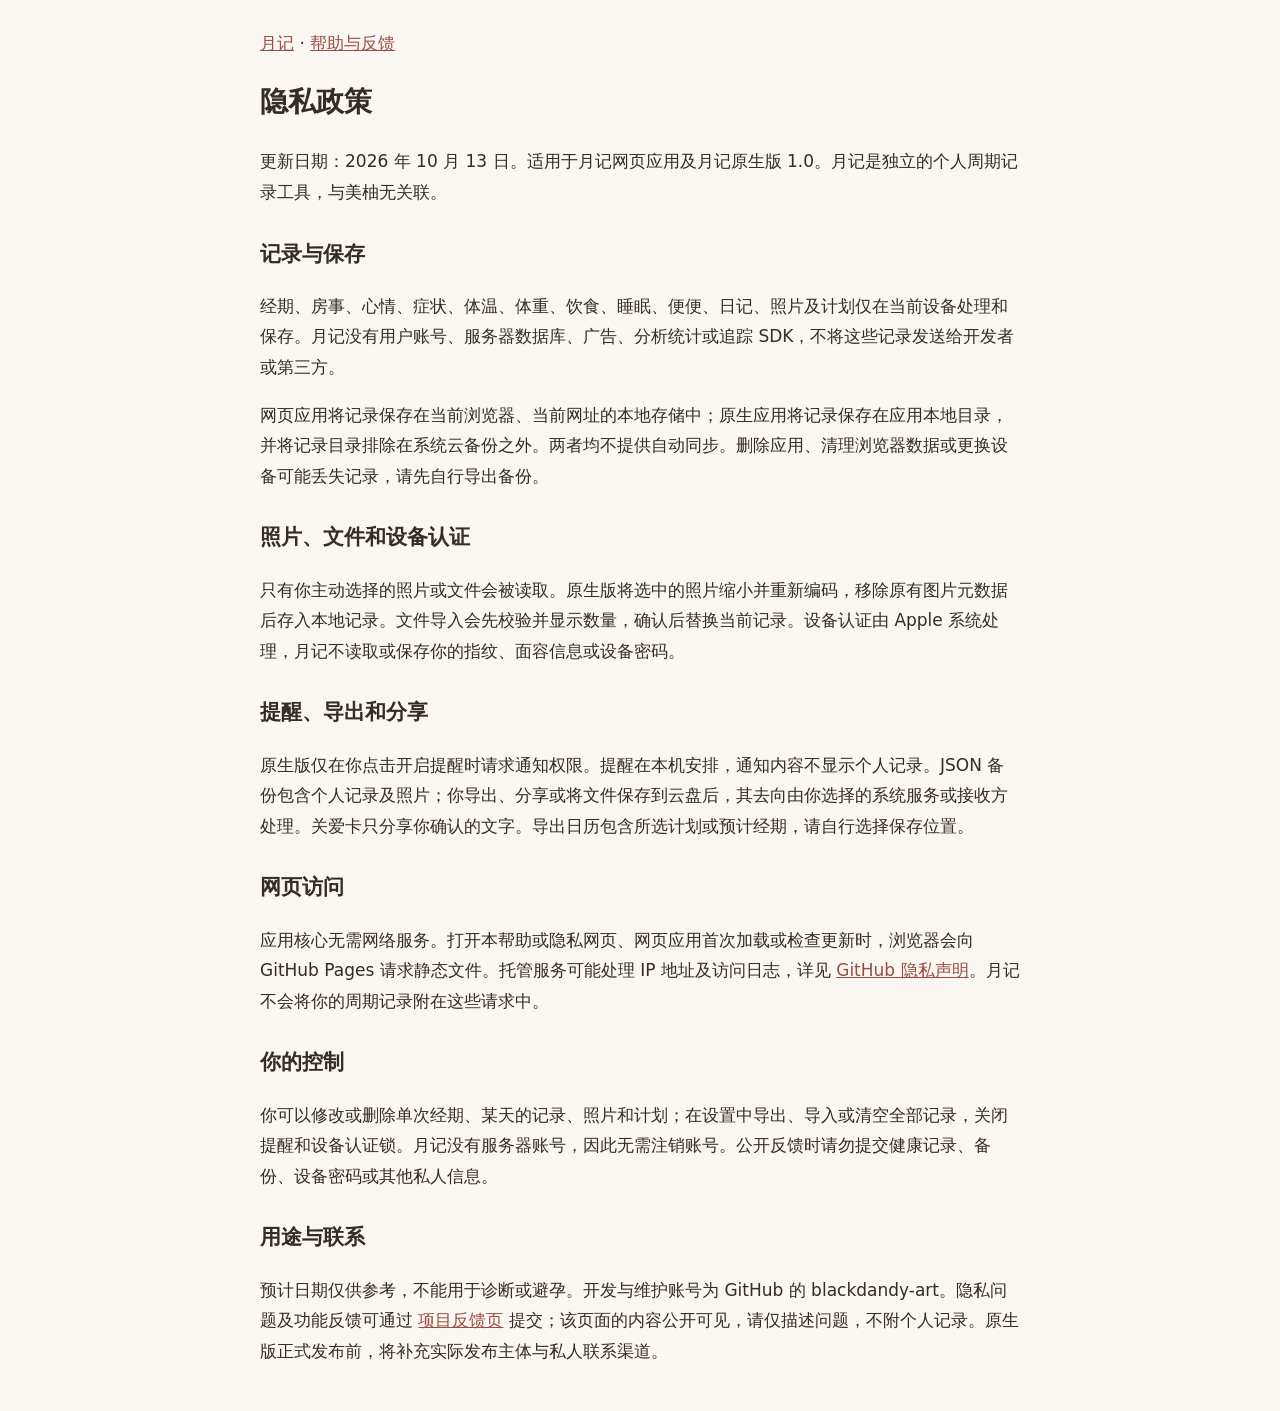
==== privacy.html @ 9071179e "Publish Yueji period tracker PWA" ====
<!doctype html>
<html lang="zh-CN"><head><meta charset="utf-8"><meta name="viewport" content="width=device-width,initial-scale=1"><meta name="color-scheme" content="light dark"><title>月记 · 隐私政策</title><style>body{font:17px/1.8 system-ui,-apple-system,sans-serif;max-width:760px;margin:auto;padding:28px 22px;color:#352b28;background:#faf6f1}h1{font-size:28px}h2{font-size:21px;margin-top:28px}a{color:#994f42}:focus-visible{outline:3px solid #994f42;outline-offset:4px}@media(prefers-color-scheme:dark){body{color:#eee4df;background:#25201e}a{color:#f2b4a5}}</style></head><body><nav><a href="./">月记</a> · <a href="support.html">帮助与反馈</a></nav><h1>隐私政策</h1><p>更新日期：2026 年 10 月 13 日。适用于月记网页应用及月记原生版 1.0。月记是独立的个人周期记录工具，与美柚无关联。</p><h2>记录与保存</h2><p>经期、房事、心情、症状、体温、体重、饮食、睡眠、便便、日记、照片及计划仅在当前设备处理和保存。月记没有用户账号、服务器数据库、广告、分析统计或追踪 SDK，不将这些记录发送给开发者或第三方。</p><p>网页应用将记录保存在当前浏览器、当前网址的本地存储中；原生应用将记录保存在应用本地目录，并将记录目录排除在系统云备份之外。两者均不提供自动同步。删除应用、清理浏览器数据或更换设备可能丢失记录，请先自行导出备份。</p><h2>照片、文件和设备认证</h2><p>只有你主动选择的照片或文件会被读取。原生版将选中的照片缩小并重新编码，移除原有图片元数据后存入本地记录。文件导入会先校验并显示数量，确认后替换当前记录。设备认证由 Apple 系统处理，月记不读取或保存你的指纹、面容信息或设备密码。</p><h2>提醒、导出和分享</h2><p>原生版仅在你点击开启提醒时请求通知权限。提醒在本机安排，通知内容不显示个人记录。JSON 备份包含个人记录及照片；你导出、分享或将文件保存到云盘后，其去向由你选择的系统服务或接收方处理。关爱卡只分享你确认的文字。导出日历包含所选计划或预计经期，请自行选择保存位置。</p><h2>网页访问</h2><p>应用核心无需网络服务。打开本帮助或隐私网页、网页应用首次加载或检查更新时，浏览器会向 GitHub Pages 请求静态文件。托管服务可能处理 IP 地址及访问日志，详见 <a href="https://docs.github.com/en/site-policy/privacy-policies/github-general-privacy-statement">GitHub 隐私声明</a>。月记不会将你的周期记录附在这些请求中。</p><h2>你的控制</h2><p>你可以修改或删除单次经期、某天的记录、照片和计划；在设置中导出、导入或清空全部记录，关闭提醒和设备认证锁。月记没有服务器账号，因此无需注销账号。公开反馈时请勿提交健康记录、备份、设备密码或其他私人信息。</p><h2>用途与联系</h2><p>预计日期仅供参考，不能用于诊断或避孕。开发与维护账号为 GitHub 的 blackdandy-art。隐私问题及功能反馈可通过 <a href="https://github.com/blackdandy-art/yueji-pwa/issues">项目反馈页</a> 提交；该页面的内容公开可见，请仅描述问题，不附个人记录。原生版正式发布前，将补充实际发布主体与私人联系渠道。</p></body></html>
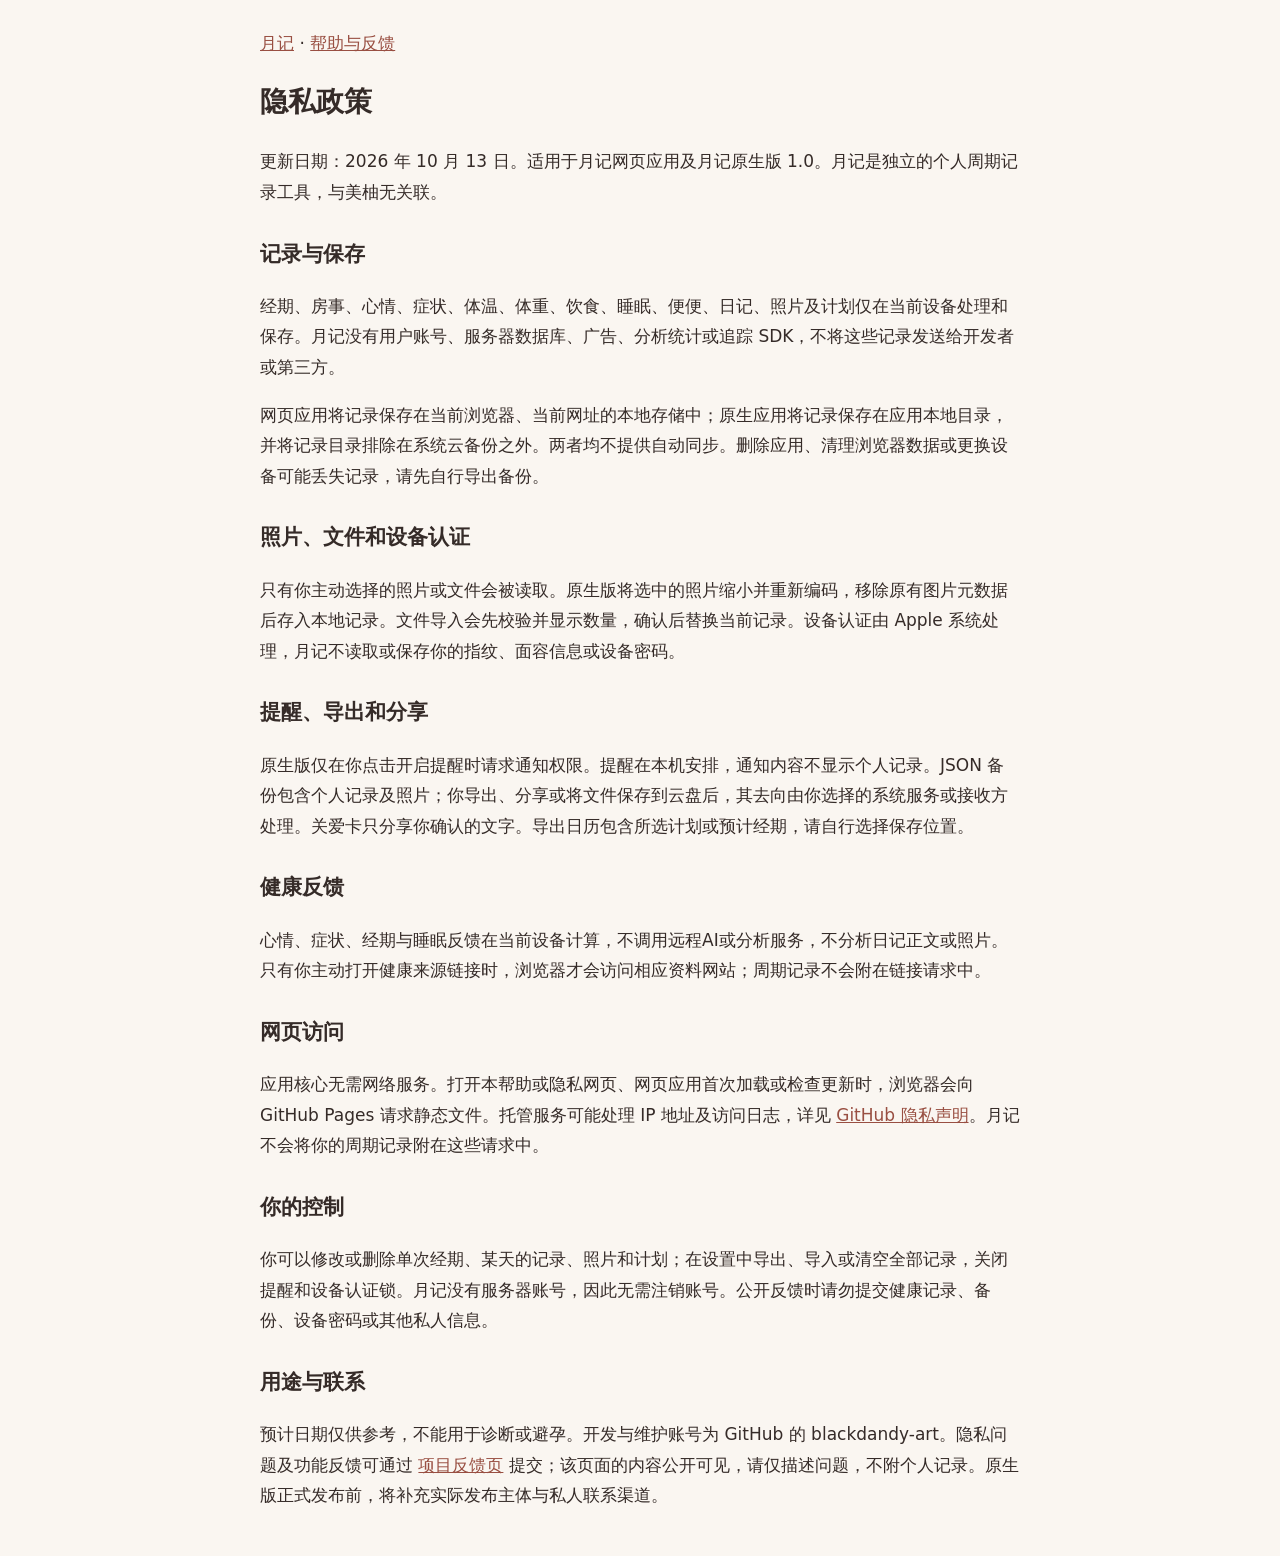
==== commit e9ce2fe7: "Publish Yueji period tracker PWA" ====
--- a/privacy.html
+++ b/privacy.html
@@ -1,2 +1,2 @@
 <!doctype html>
-<html lang="zh-CN"><head><meta charset="utf-8"><meta name="viewport" content="width=device-width,initial-scale=1"><meta name="color-scheme" content="light dark"><title>月记 · 隐私政策</title><style>body{font:17px/1.8 system-ui,-apple-system,sans-serif;max-width:760px;margin:auto;padding:28px 22px;color:#352b28;background:#faf6f1}h1{font-size:28px}h2{font-size:21px;margin-top:28px}a{color:#994f42}:focus-visible{outline:3px solid #994f42;outline-offset:4px}@media(prefers-color-scheme:dark){body{color:#eee4df;background:#25201e}a{color:#f2b4a5}}</style></head><body><nav><a href="./">月记</a> · <a href="support.html">帮助与反馈</a></nav><h1>隐私政策</h1><p>更新日期：2026 年 10 月 13 日。适用于月记网页应用及月记原生版 1.0。月记是独立的个人周期记录工具，与美柚无关联。</p><h2>记录与保存</h2><p>经期、房事、心情、症状、体温、体重、饮食、睡眠、便便、日记、照片及计划仅在当前设备处理和保存。月记没有用户账号、服务器数据库、广告、分析统计或追踪 SDK，不将这些记录发送给开发者或第三方。</p><p>网页应用将记录保存在当前浏览器、当前网址的本地存储中；原生应用将记录保存在应用本地目录，并将记录目录排除在系统云备份之外。两者均不提供自动同步。删除应用、清理浏览器数据或更换设备可能丢失记录，请先自行导出备份。</p><h2>照片、文件和设备认证</h2><p>只有你主动选择的照片或文件会被读取。原生版将选中的照片缩小并重新编码，移除原有图片元数据后存入本地记录。文件导入会先校验并显示数量，确认后替换当前记录。设备认证由 Apple 系统处理，月记不读取或保存你的指纹、面容信息或设备密码。</p><h2>提醒、导出和分享</h2><p>原生版仅在你点击开启提醒时请求通知权限。提醒在本机安排，通知内容不显示个人记录。JSON 备份包含个人记录及照片；你导出、分享或将文件保存到云盘后，其去向由你选择的系统服务或接收方处理。关爱卡只分享你确认的文字。导出日历包含所选计划或预计经期，请自行选择保存位置。</p><h2>网页访问</h2><p>应用核心无需网络服务。打开本帮助或隐私网页、网页应用首次加载或检查更新时，浏览器会向 GitHub Pages 请求静态文件。托管服务可能处理 IP 地址及访问日志，详见 <a href="https://docs.github.com/en/site-policy/privacy-policies/github-general-privacy-statement">GitHub 隐私声明</a>。月记不会将你的周期记录附在这些请求中。</p><h2>你的控制</h2><p>你可以修改或删除单次经期、某天的记录、照片和计划；在设置中导出、导入或清空全部记录，关闭提醒和设备认证锁。月记没有服务器账号，因此无需注销账号。公开反馈时请勿提交健康记录、备份、设备密码或其他私人信息。</p><h2>用途与联系</h2><p>预计日期仅供参考，不能用于诊断或避孕。开发与维护账号为 GitHub 的 blackdandy-art。隐私问题及功能反馈可通过 <a href="https://github.com/blackdandy-art/yueji-pwa/issues">项目反馈页</a> 提交；该页面的内容公开可见，请仅描述问题，不附个人记录。原生版正式发布前，将补充实际发布主体与私人联系渠道。</p></body></html>
+<html lang="zh-CN"><head><meta charset="utf-8"><meta name="viewport" content="width=device-width,initial-scale=1"><meta name="color-scheme" content="light dark"><title>月记 · 隐私政策</title><style>body{font:17px/1.8 system-ui,-apple-system,sans-serif;max-width:760px;margin:auto;padding:28px 22px;color:#352b28;background:#faf6f1}h1{font-size:28px}h2{font-size:21px;margin-top:28px}a{color:#994f42}:focus-visible{outline:3px solid #994f42;outline-offset:4px}@media(prefers-color-scheme:dark){body{color:#eee4df;background:#25201e}a{color:#f2b4a5}}</style></head><body><nav><a href="./">月记</a> · <a href="support.html">帮助与反馈</a></nav><h1>隐私政策</h1><p>更新日期：2026 年 10 月 13 日。适用于月记网页应用及月记原生版 1.0。月记是独立的个人周期记录工具，与美柚无关联。</p><h2>记录与保存</h2><p>经期、房事、心情、症状、体温、体重、饮食、睡眠、便便、日记、照片及计划仅在当前设备处理和保存。月记没有用户账号、服务器数据库、广告、分析统计或追踪 SDK，不将这些记录发送给开发者或第三方。</p><p>网页应用将记录保存在当前浏览器、当前网址的本地存储中；原生应用将记录保存在应用本地目录，并将记录目录排除在系统云备份之外。两者均不提供自动同步。删除应用、清理浏览器数据或更换设备可能丢失记录，请先自行导出备份。</p><h2>照片、文件和设备认证</h2><p>只有你主动选择的照片或文件会被读取。原生版将选中的照片缩小并重新编码，移除原有图片元数据后存入本地记录。文件导入会先校验并显示数量，确认后替换当前记录。设备认证由 Apple 系统处理，月记不读取或保存你的指纹、面容信息或设备密码。</p><h2>提醒、导出和分享</h2><p>原生版仅在你点击开启提醒时请求通知权限。提醒在本机安排，通知内容不显示个人记录。JSON 备份包含个人记录及照片；你导出、分享或将文件保存到云盘后，其去向由你选择的系统服务或接收方处理。关爱卡只分享你确认的文字。导出日历包含所选计划或预计经期，请自行选择保存位置。</p><h2>健康反馈</h2><p>心情、症状、经期与睡眠反馈在当前设备计算，不调用远程AI或分析服务，不分析日记正文或照片。只有你主动打开健康来源链接时，浏览器才会访问相应资料网站；周期记录不会附在链接请求中。</p><h2>网页访问</h2><p>应用核心无需网络服务。打开本帮助或隐私网页、网页应用首次加载或检查更新时，浏览器会向 GitHub Pages 请求静态文件。托管服务可能处理 IP 地址及访问日志，详见 <a href="https://docs.github.com/en/site-policy/privacy-policies/github-general-privacy-statement">GitHub 隐私声明</a>。月记不会将你的周期记录附在这些请求中。</p><h2>你的控制</h2><p>你可以修改或删除单次经期、某天的记录、照片和计划；在设置中导出、导入或清空全部记录，关闭提醒和设备认证锁。月记没有服务器账号，因此无需注销账号。公开反馈时请勿提交健康记录、备份、设备密码或其他私人信息。</p><h2>用途与联系</h2><p>预计日期仅供参考，不能用于诊断或避孕。开发与维护账号为 GitHub 的 blackdandy-art。隐私问题及功能反馈可通过 <a href="https://github.com/blackdandy-art/yueji-pwa/issues">项目反馈页</a> 提交；该页面的内容公开可见，请仅描述问题，不附个人记录。原生版正式发布前，将补充实际发布主体与私人联系渠道。</p></body></html>
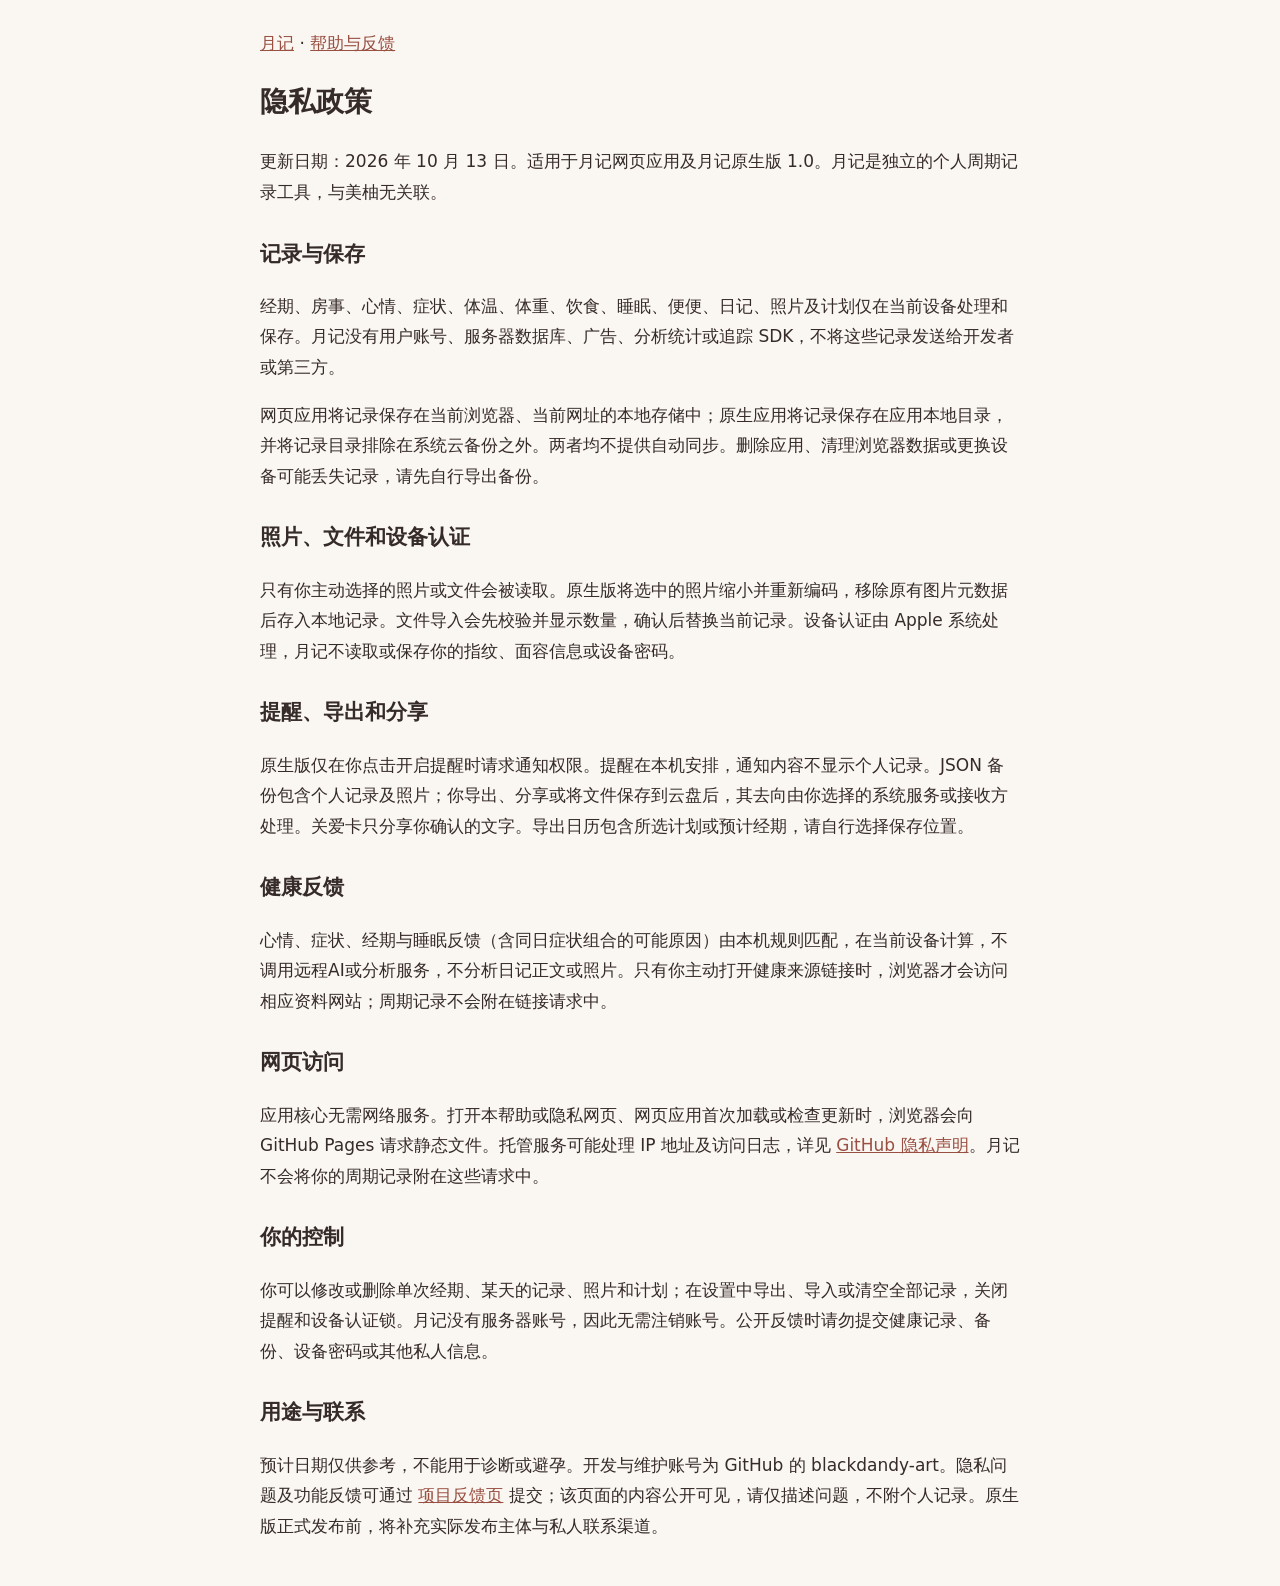
==== commit 56dc331e: "Publish Yueji period tracker PWA" ====
--- a/privacy.html
+++ b/privacy.html
@@ -1,2 +1,2 @@
 <!doctype html>
-<html lang="zh-CN"><head><meta charset="utf-8"><meta name="viewport" content="width=device-width,initial-scale=1"><meta name="color-scheme" content="light dark"><title>月记 · 隐私政策</title><style>body{font:17px/1.8 system-ui,-apple-system,sans-serif;max-width:760px;margin:auto;padding:28px 22px;color:#352b28;background:#faf6f1}h1{font-size:28px}h2{font-size:21px;margin-top:28px}a{color:#994f42}:focus-visible{outline:3px solid #994f42;outline-offset:4px}@media(prefers-color-scheme:dark){body{color:#eee4df;background:#25201e}a{color:#f2b4a5}}</style></head><body><nav><a href="./">月记</a> · <a href="support.html">帮助与反馈</a></nav><h1>隐私政策</h1><p>更新日期：2026 年 10 月 13 日。适用于月记网页应用及月记原生版 1.0。月记是独立的个人周期记录工具，与美柚无关联。</p><h2>记录与保存</h2><p>经期、房事、心情、症状、体温、体重、饮食、睡眠、便便、日记、照片及计划仅在当前设备处理和保存。月记没有用户账号、服务器数据库、广告、分析统计或追踪 SDK，不将这些记录发送给开发者或第三方。</p><p>网页应用将记录保存在当前浏览器、当前网址的本地存储中；原生应用将记录保存在应用本地目录，并将记录目录排除在系统云备份之外。两者均不提供自动同步。删除应用、清理浏览器数据或更换设备可能丢失记录，请先自行导出备份。</p><h2>照片、文件和设备认证</h2><p>只有你主动选择的照片或文件会被读取。原生版将选中的照片缩小并重新编码，移除原有图片元数据后存入本地记录。文件导入会先校验并显示数量，确认后替换当前记录。设备认证由 Apple 系统处理，月记不读取或保存你的指纹、面容信息或设备密码。</p><h2>提醒、导出和分享</h2><p>原生版仅在你点击开启提醒时请求通知权限。提醒在本机安排，通知内容不显示个人记录。JSON 备份包含个人记录及照片；你导出、分享或将文件保存到云盘后，其去向由你选择的系统服务或接收方处理。关爱卡只分享你确认的文字。导出日历包含所选计划或预计经期，请自行选择保存位置。</p><h2>健康反馈</h2><p>心情、症状、经期与睡眠反馈在当前设备计算，不调用远程AI或分析服务，不分析日记正文或照片。只有你主动打开健康来源链接时，浏览器才会访问相应资料网站；周期记录不会附在链接请求中。</p><h2>网页访问</h2><p>应用核心无需网络服务。打开本帮助或隐私网页、网页应用首次加载或检查更新时，浏览器会向 GitHub Pages 请求静态文件。托管服务可能处理 IP 地址及访问日志，详见 <a href="https://docs.github.com/en/site-policy/privacy-policies/github-general-privacy-statement">GitHub 隐私声明</a>。月记不会将你的周期记录附在这些请求中。</p><h2>你的控制</h2><p>你可以修改或删除单次经期、某天的记录、照片和计划；在设置中导出、导入或清空全部记录，关闭提醒和设备认证锁。月记没有服务器账号，因此无需注销账号。公开反馈时请勿提交健康记录、备份、设备密码或其他私人信息。</p><h2>用途与联系</h2><p>预计日期仅供参考，不能用于诊断或避孕。开发与维护账号为 GitHub 的 blackdandy-art。隐私问题及功能反馈可通过 <a href="https://github.com/blackdandy-art/yueji-pwa/issues">项目反馈页</a> 提交；该页面的内容公开可见，请仅描述问题，不附个人记录。原生版正式发布前，将补充实际发布主体与私人联系渠道。</p></body></html>
+<html lang="zh-CN"><head><meta charset="utf-8"><meta name="viewport" content="width=device-width,initial-scale=1"><meta name="color-scheme" content="light dark"><title>月记 · 隐私政策</title><style>body{font:17px/1.8 system-ui,-apple-system,sans-serif;max-width:760px;margin:auto;padding:28px 22px;color:#352b28;background:#faf6f1}h1{font-size:28px}h2{font-size:21px;margin-top:28px}a{color:#994f42}:focus-visible{outline:3px solid #994f42;outline-offset:4px}@media(prefers-color-scheme:dark){body{color:#eee4df;background:#25201e}a{color:#f2b4a5}}</style></head><body><nav><a href="./">月记</a> · <a href="support.html">帮助与反馈</a></nav><h1>隐私政策</h1><p>更新日期：2026 年 10 月 13 日。适用于月记网页应用及月记原生版 1.0。月记是独立的个人周期记录工具，与美柚无关联。</p><h2>记录与保存</h2><p>经期、房事、心情、症状、体温、体重、饮食、睡眠、便便、日记、照片及计划仅在当前设备处理和保存。月记没有用户账号、服务器数据库、广告、分析统计或追踪 SDK，不将这些记录发送给开发者或第三方。</p><p>网页应用将记录保存在当前浏览器、当前网址的本地存储中；原生应用将记录保存在应用本地目录，并将记录目录排除在系统云备份之外。两者均不提供自动同步。删除应用、清理浏览器数据或更换设备可能丢失记录，请先自行导出备份。</p><h2>照片、文件和设备认证</h2><p>只有你主动选择的照片或文件会被读取。原生版将选中的照片缩小并重新编码，移除原有图片元数据后存入本地记录。文件导入会先校验并显示数量，确认后替换当前记录。设备认证由 Apple 系统处理，月记不读取或保存你的指纹、面容信息或设备密码。</p><h2>提醒、导出和分享</h2><p>原生版仅在你点击开启提醒时请求通知权限。提醒在本机安排，通知内容不显示个人记录。JSON 备份包含个人记录及照片；你导出、分享或将文件保存到云盘后，其去向由你选择的系统服务或接收方处理。关爱卡只分享你确认的文字。导出日历包含所选计划或预计经期，请自行选择保存位置。</p><h2>健康反馈</h2><p>心情、症状、经期与睡眠反馈（含同日症状组合的可能原因）由本机规则匹配，在当前设备计算，不调用远程AI或分析服务，不分析日记正文或照片。只有你主动打开健康来源链接时，浏览器才会访问相应资料网站；周期记录不会附在链接请求中。</p><h2>网页访问</h2><p>应用核心无需网络服务。打开本帮助或隐私网页、网页应用首次加载或检查更新时，浏览器会向 GitHub Pages 请求静态文件。托管服务可能处理 IP 地址及访问日志，详见 <a href="https://docs.github.com/en/site-policy/privacy-policies/github-general-privacy-statement">GitHub 隐私声明</a>。月记不会将你的周期记录附在这些请求中。</p><h2>你的控制</h2><p>你可以修改或删除单次经期、某天的记录、照片和计划；在设置中导出、导入或清空全部记录，关闭提醒和设备认证锁。月记没有服务器账号，因此无需注销账号。公开反馈时请勿提交健康记录、备份、设备密码或其他私人信息。</p><h2>用途与联系</h2><p>预计日期仅供参考，不能用于诊断或避孕。开发与维护账号为 GitHub 的 blackdandy-art。隐私问题及功能反馈可通过 <a href="https://github.com/blackdandy-art/yueji-pwa/issues">项目反馈页</a> 提交；该页面的内容公开可见，请仅描述问题，不附个人记录。原生版正式发布前，将补充实际发布主体与私人联系渠道。</p></body></html>
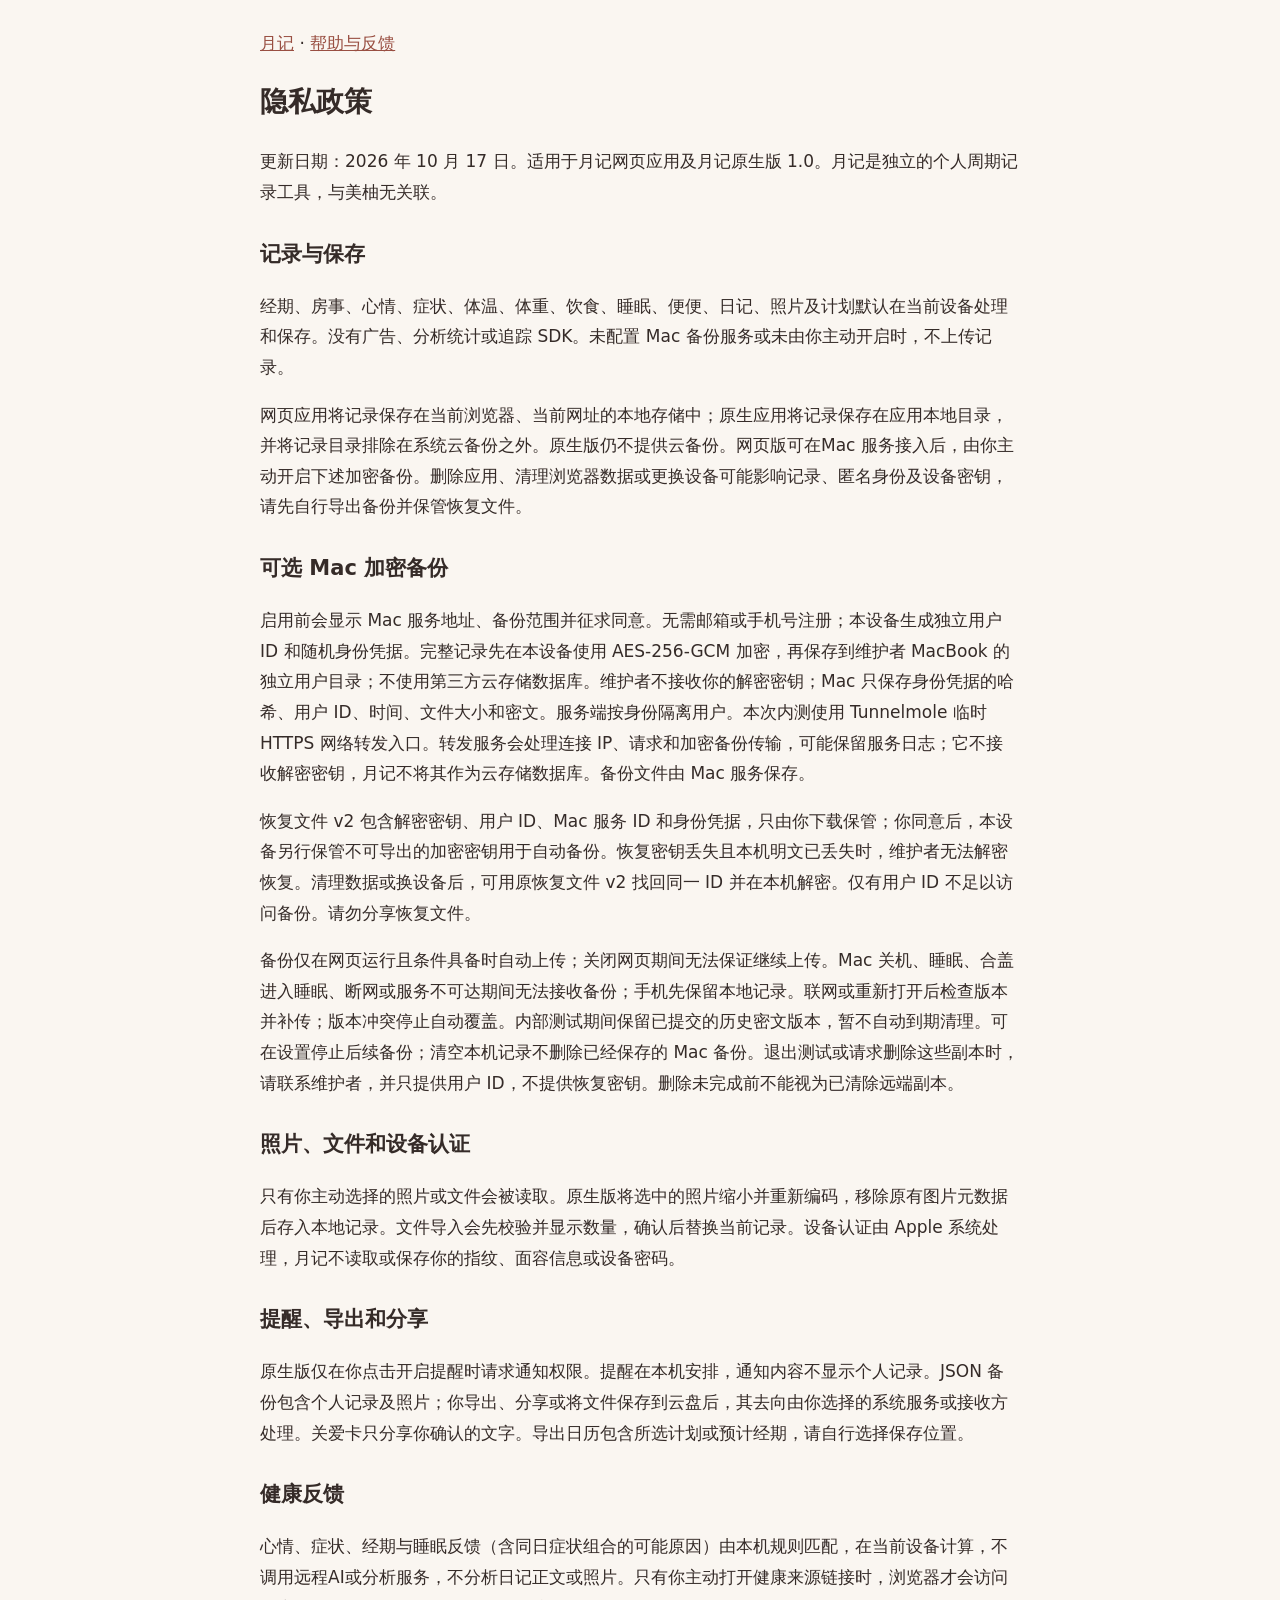
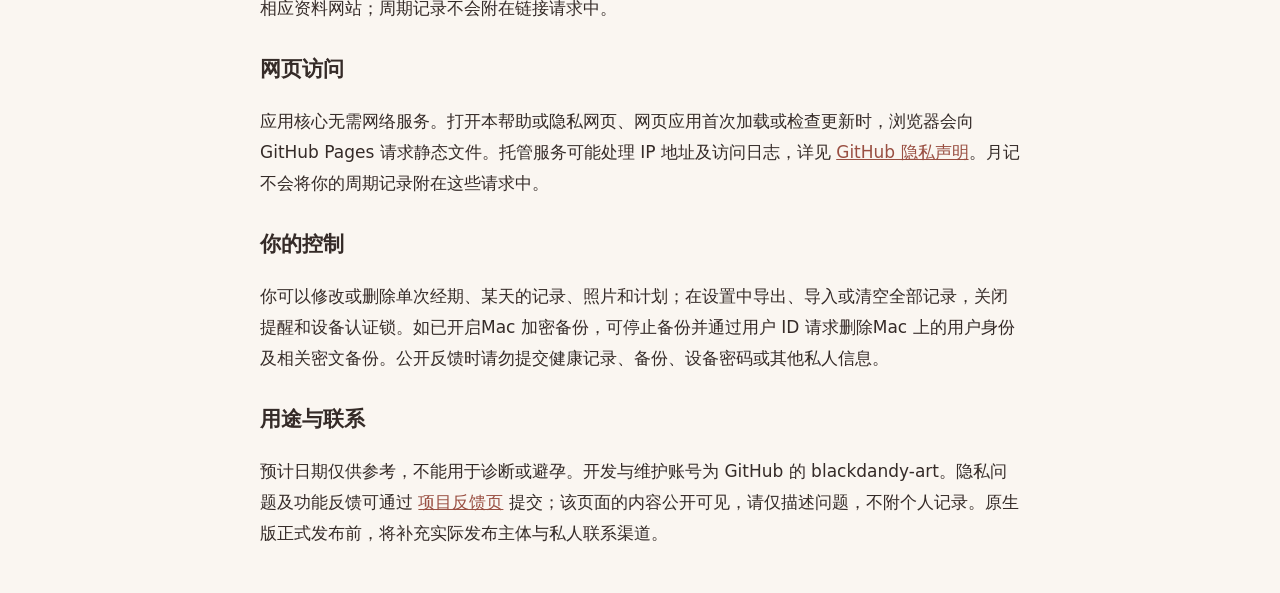
==== commit 7b4ab475: "Publish Yueji period tracker PWA" ====
--- a/privacy.html
+++ b/privacy.html
@@ -1,2 +1,2 @@
 <!doctype html>
-<html lang="zh-CN"><head><meta charset="utf-8"><meta name="viewport" content="width=device-width,initial-scale=1"><meta name="color-scheme" content="light dark"><title>月记 · 隐私政策</title><style>body{font:17px/1.8 system-ui,-apple-system,sans-serif;max-width:760px;margin:auto;padding:28px 22px;color:#352b28;background:#faf6f1}h1{font-size:28px}h2{font-size:21px;margin-top:28px}a{color:#994f42}:focus-visible{outline:3px solid #994f42;outline-offset:4px}@media(prefers-color-scheme:dark){body{color:#eee4df;background:#25201e}a{color:#f2b4a5}}</style></head><body><nav><a href="./">月记</a> · <a href="support.html">帮助与反馈</a></nav><h1>隐私政策</h1><p>更新日期：2026 年 10 月 13 日。适用于月记网页应用及月记原生版 1.0。月记是独立的个人周期记录工具，与美柚无关联。</p><h2>记录与保存</h2><p>经期、房事、心情、症状、体温、体重、饮食、睡眠、便便、日记、照片及计划仅在当前设备处理和保存。月记没有用户账号、服务器数据库、广告、分析统计或追踪 SDK，不将这些记录发送给开发者或第三方。</p><p>网页应用将记录保存在当前浏览器、当前网址的本地存储中；原生应用将记录保存在应用本地目录，并将记录目录排除在系统云备份之外。两者均不提供自动同步。删除应用、清理浏览器数据或更换设备可能丢失记录，请先自行导出备份。</p><h2>照片、文件和设备认证</h2><p>只有你主动选择的照片或文件会被读取。原生版将选中的照片缩小并重新编码，移除原有图片元数据后存入本地记录。文件导入会先校验并显示数量，确认后替换当前记录。设备认证由 Apple 系统处理，月记不读取或保存你的指纹、面容信息或设备密码。</p><h2>提醒、导出和分享</h2><p>原生版仅在你点击开启提醒时请求通知权限。提醒在本机安排，通知内容不显示个人记录。JSON 备份包含个人记录及照片；你导出、分享或将文件保存到云盘后，其去向由你选择的系统服务或接收方处理。关爱卡只分享你确认的文字。导出日历包含所选计划或预计经期，请自行选择保存位置。</p><h2>健康反馈</h2><p>心情、症状、经期与睡眠反馈（含同日症状组合的可能原因）由本机规则匹配，在当前设备计算，不调用远程AI或分析服务，不分析日记正文或照片。只有你主动打开健康来源链接时，浏览器才会访问相应资料网站；周期记录不会附在链接请求中。</p><h2>网页访问</h2><p>应用核心无需网络服务。打开本帮助或隐私网页、网页应用首次加载或检查更新时，浏览器会向 GitHub Pages 请求静态文件。托管服务可能处理 IP 地址及访问日志，详见 <a href="https://docs.github.com/en/site-policy/privacy-policies/github-general-privacy-statement">GitHub 隐私声明</a>。月记不会将你的周期记录附在这些请求中。</p><h2>你的控制</h2><p>你可以修改或删除单次经期、某天的记录、照片和计划；在设置中导出、导入或清空全部记录，关闭提醒和设备认证锁。月记没有服务器账号，因此无需注销账号。公开反馈时请勿提交健康记录、备份、设备密码或其他私人信息。</p><h2>用途与联系</h2><p>预计日期仅供参考，不能用于诊断或避孕。开发与维护账号为 GitHub 的 blackdandy-art。隐私问题及功能反馈可通过 <a href="https://github.com/blackdandy-art/yueji-pwa/issues">项目反馈页</a> 提交；该页面的内容公开可见，请仅描述问题，不附个人记录。原生版正式发布前，将补充实际发布主体与私人联系渠道。</p></body></html>
+<html lang="zh-CN"><head><meta charset="utf-8"><meta name="viewport" content="width=device-width,initial-scale=1"><meta name="color-scheme" content="light dark"><title>月记 · 隐私政策</title><style>body{font:17px/1.8 system-ui,-apple-system,sans-serif;max-width:760px;margin:auto;padding:28px 22px;color:#352b28;background:#faf6f1}h1{font-size:28px}h2{font-size:21px;margin-top:28px}a{color:#994f42}:focus-visible{outline:3px solid #994f42;outline-offset:4px}@media(prefers-color-scheme:dark){body{color:#eee4df;background:#25201e}a{color:#f2b4a5}}</style></head><body><nav><a href="./">月记</a> · <a href="support.html">帮助与反馈</a></nav><h1>隐私政策</h1><p>更新日期：2026 年 10 月 17 日。适用于月记网页应用及月记原生版 1.0。月记是独立的个人周期记录工具，与美柚无关联。</p><h2>记录与保存</h2><p>经期、房事、心情、症状、体温、体重、饮食、睡眠、便便、日记、照片及计划默认在当前设备处理和保存。没有广告、分析统计或追踪 SDK。未配置 Mac 备份服务或未由你主动开启时，不上传记录。</p><p>网页应用将记录保存在当前浏览器、当前网址的本地存储中；原生应用将记录保存在应用本地目录，并将记录目录排除在系统云备份之外。原生版仍不提供云备份。网页版可在Mac 服务接入后，由你主动开启下述加密备份。删除应用、清理浏览器数据或更换设备可能影响记录、匿名身份及设备密钥，请先自行导出备份并保管恢复文件。</p><h2>可选 Mac 加密备份</h2><p>启用前会显示 Mac 服务地址、备份范围并征求同意。无需邮箱或手机号注册；本设备生成独立用户 ID 和随机身份凭据。完整记录先在本设备使用 AES-256-GCM 加密，再保存到维护者 MacBook 的独立用户目录；不使用第三方云存储数据库。维护者不接收你的解密密钥；Mac 只保存身份凭据的哈希、用户 ID、时间、文件大小和密文。服务端按身份隔离用户。本次内测使用 Tunnelmole 临时 HTTPS 网络转发入口。转发服务会处理连接 IP、请求和加密备份传输，可能保留服务日志；它不接收解密密钥，月记不将其作为云存储数据库。备份文件由 Mac 服务保存。</p><p>恢复文件 v2 包含解密密钥、用户 ID、Mac 服务 ID 和身份凭据，只由你下载保管；你同意后，本设备另行保管不可导出的加密密钥用于自动备份。恢复密钥丢失且本机明文已丢失时，维护者无法解密恢复。清理数据或换设备后，可用原恢复文件 v2 找回同一 ID 并在本机解密。仅有用户 ID 不足以访问备份。请勿分享恢复文件。</p><p>备份仅在网页运行且条件具备时自动上传；关闭网页期间无法保证继续上传。Mac 关机、睡眠、合盖进入睡眠、断网或服务不可达期间无法接收备份；手机先保留本地记录。联网或重新打开后检查版本并补传；版本冲突停止自动覆盖。内部测试期间保留已提交的历史密文版本，暂不自动到期清理。可在设置停止后续备份；清空本机记录不删除已经保存的 Mac 备份。退出测试或请求删除这些副本时，请联系维护者，并只提供用户 ID，不提供恢复密钥。删除未完成前不能视为已清除远端副本。</p><h2>照片、文件和设备认证</h2><p>只有你主动选择的照片或文件会被读取。原生版将选中的照片缩小并重新编码，移除原有图片元数据后存入本地记录。文件导入会先校验并显示数量，确认后替换当前记录。设备认证由 Apple 系统处理，月记不读取或保存你的指纹、面容信息或设备密码。</p><h2>提醒、导出和分享</h2><p>原生版仅在你点击开启提醒时请求通知权限。提醒在本机安排，通知内容不显示个人记录。JSON 备份包含个人记录及照片；你导出、分享或将文件保存到云盘后，其去向由你选择的系统服务或接收方处理。关爱卡只分享你确认的文字。导出日历包含所选计划或预计经期，请自行选择保存位置。</p><h2>健康反馈</h2><p>心情、症状、经期与睡眠反馈（含同日症状组合的可能原因）由本机规则匹配，在当前设备计算，不调用远程AI或分析服务，不分析日记正文或照片。只有你主动打开健康来源链接时，浏览器才会访问相应资料网站；周期记录不会附在链接请求中。</p><h2>网页访问</h2><p>应用核心无需网络服务。打开本帮助或隐私网页、网页应用首次加载或检查更新时，浏览器会向 GitHub Pages 请求静态文件。托管服务可能处理 IP 地址及访问日志，详见 <a href="https://docs.github.com/en/site-policy/privacy-policies/github-general-privacy-statement">GitHub 隐私声明</a>。月记不会将你的周期记录附在这些请求中。</p><h2>你的控制</h2><p>你可以修改或删除单次经期、某天的记录、照片和计划；在设置中导出、导入或清空全部记录，关闭提醒和设备认证锁。如已开启Mac 加密备份，可停止备份并通过用户 ID 请求删除Mac 上的用户身份及相关密文备份。公开反馈时请勿提交健康记录、备份、设备密码或其他私人信息。</p><h2>用途与联系</h2><p>预计日期仅供参考，不能用于诊断或避孕。开发与维护账号为 GitHub 的 blackdandy-art。隐私问题及功能反馈可通过 <a href="https://github.com/blackdandy-art/yueji-pwa/issues">项目反馈页</a> 提交；该页面的内容公开可见，请仅描述问题，不附个人记录。原生版正式发布前，将补充实际发布主体与私人联系渠道。</p></body></html>
